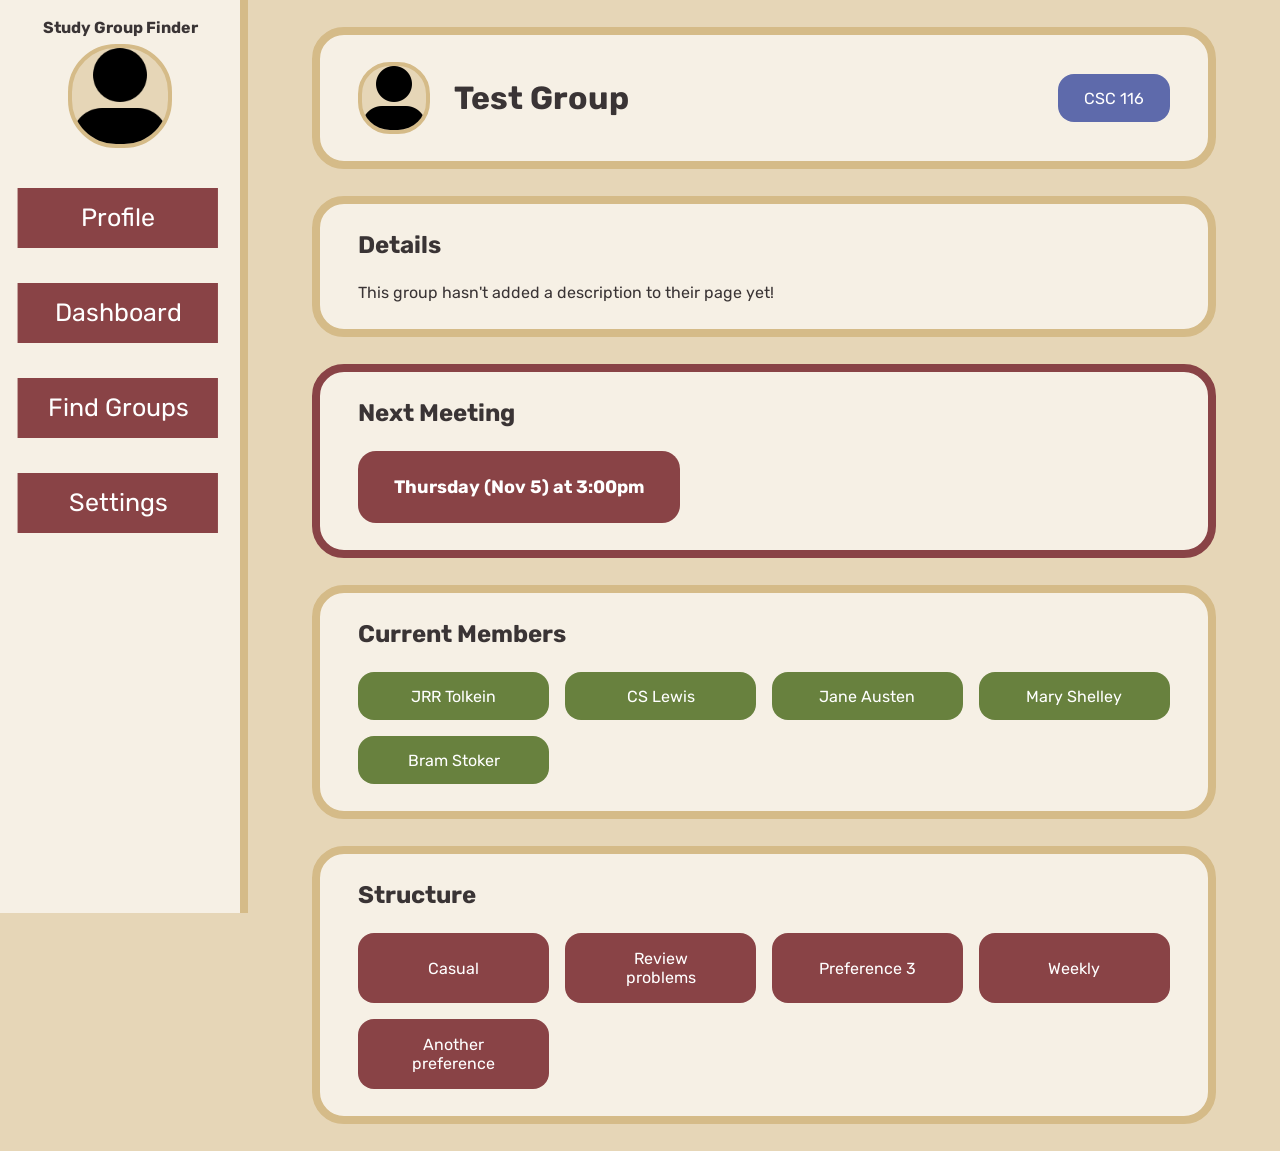
==== src/main/resources/static/group.html @ 5fb50500 "group page" ====
<!DOCTYPE html>
<html lang="en">
    <head>
        <meta charset="UTF-8">
        <meta name="viewport" content="width=device-width, initial-scale=1.0">
        <link rel="preconnect" href="https://fonts.googleapis.com">
        <link rel="preconnect" href="https://fonts.gstatic.com" crossorigin>
        <link href="https://fonts.googleapis.com/css2?family=Rubik:ital,wght@0,300..900;1,300..900&display=swap" rel="stylesheet">
        <title>Study Group Matching - Profile</title>
        <link rel="stylesheet" href="css/style.css">
    </head>
    <body>
        <div class="menuToggle">
            <input type="checkbox" id="toggle"/>
            <div class="menuCircle">
                <span class="bar"></span>
                <span class="bar"></span>
                <span class="bar bLast"></span>
            </div>
            <div class="menu">
                <p class="webName"><strong>Study Group Finder</strong></p>
                <img class="menuPFP" src="imgs/profilePlaceholder.png"/>
                <li><span>Profile</span></li>
                <li><span>Dashboard</span></li>
                <li><span>Find Groups</span></li>
                <li><span>Settings</span></li>
            </div>
        </div>
        <div class="profileMain">
            <div class="nameHead profCard">
                <img src="imgs/profilePlaceholder.png" class="profilePFP"/>
                <h1 class="profileName">Test Group</h1>
                <p class="csc course" style="margin-left: auto;">CSC 116</p>
            </div>

            <div class="profCard">
                <h2 class="cardHead">Details</h2>
                <p>This group hasn't added a description to their page yet!</p>
            </div>

            <div class="profCard important">
                <h2 class="cardHead">Next Meeting</h2>
                <p class="node" style="font-size: large; font-weight: bold;">Thursday (Nov 5) at 3:00pm</p>
            </div>

            <div class="profCard coursesTitle">
                <h2 class="cardHead">Current Members</h2>
                <div class="prefHolder">
                    <p class="nodeB">JRR Tolkein</p>
                    <p class="nodeB">CS Lewis</p>
                    <p class="nodeB">Jane Austen</p>
                    <p class="nodeB">Mary Shelley</p>
                    <p class="nodeB">Bram Stoker</p>
                </div>
            </div>

            <div class="profCard">
                <h2 class="cardHead">Structure</h2>
                <p class="invisible">This user hasn't added their preferences yet!</p>
                <div class="prefHolder">
                    <p class="node">Casual</p>
                    <p class="node">Review problems</p>
                    <p class="node">Preference 3</p>
                    <p class="node">Weekly</p>
                    <p class="node">Another preference</p>
                </div>
            </div>
        </div>
    </body>
</html>
---- src/main/resources/static/css/style.css ----
:root {
	--background: #E6D6B7;
    --bg-light: #F6F0E5;
    --bg-dark: #D5BB88;
	--text: #3A3435;
	--muted-text: #4B4442;
	--primary: #894346;
    --primary-light: #B05E61;
    --primary-dark: #633032;
	--primary-text: #FFFFFF;
	--secondary: #68813E;
    --secondary-light: #8AAA52;
    --secondary-dark: #4B5E2D;
	--secondary-text: #000000;
	--accent: #454E84;
    --accent-light: #5E6AAB;
    --accent-dark: #32385F;
	--accent-text: #FFFFFF;
}

* {
    margin: 0px;
    padding: 0px;
    color: var(--text);
    font-family: "Rubik", sans-serif;
}

body {
    margin: 0;
    background-color: var(--background);
}

.centerer {
    display: flex;
    justify-content: center;
    align-items: center;
}

ul {
    padding: 0;
    list-style-type: none;
}

li {
    font-size: 25px;
    width: 8em;
    height: 2em;
    color: var(--primary-text);
    border-left: 0.08em solid var(--primary);
    position: relative;
    margin-top: 5vh;
    cursor: pointer;
    list-style: none;
    margin-left: calc(0.15em * 5 + 0.08em * 3);
}

li::before,
li::after
 {
    content: '';
    position: absolute;
    width: inherit;
    border-left: inherit;
    z-index: -1;
}

li::before {
    height: 80%;
    top: 10%;
    left: calc(-0.15em - 0.08em * 2);
    filter: brightness(0.8);
}

li::after {
    height: 60%;
    top: 20%;
    left: calc(-0.15em * 2 - 0.08em * 3);
    filter: brightness(0.6);
}

li span {
    position: relative;
    height: 120%;
    top: -10%;
    box-sizing: border-box;
    border: 0.08em solid var(--primary);
    background-color: var(--primary);
    color: var(--primary-text);
    display: flex;
    align-items: center;
    justify-content: center;
    text-transform: capitalize;
    transform: translateX(calc(-0.15em * 3 - 0.08em * 2));
    transition: 0.3s;
}

li:hover span {
    transform: translateX(0.15em);
}

.menu {
    position: fixed;
    margin-top: -3vh;
    height: 100%;
    display: flex;
    flex-direction: column;
    align-items: center;
    width: 15em;
    background-color: var(--bg-light);
    border-right: 8px solid var(--bg-dark);
    padding-top: 1%;
}

.menuToggle input {
    display: none;
}

.bar {
    display: none;
}

.menuCircle {
    display: none;
}

.nameHead {
    display: flex;
    align-items: center;
}

.cardHead {
    margin-bottom: 1em;;
}

.profCard {
    min-height: 5vh;
    margin: 3vh 5vw 3vh 5vw;
    background-color: var(--bg-light);
    border: 8px solid var(--bg-dark);
    border-radius: 2em;
    padding: 3vh 3vw;
}

.profCard.important {
    border: 8px solid var(--primary);
}

.dashCard {
    min-height: 5vh;
    min-width: 15em;
    background-color: var(--bg-light);
    border: 8px solid var(--bg-dark);
    border-radius: 2em;
    padding: 3vh 3vw;
}

.profileMain {
    margin-left: calc(15em + 8px);
}

.webName {
    margin-top: 2%;
}

.menuPFP {
    height: 6em;
    aspect-ratio: 1;
    background-color: var(--background);
    border-radius: 3em;
    border: 4px solid var(--bg-dark);
    margin-top: 3%;
}

.profilePFP {
    height: 4em;
    aspect-ratio: 1;
    background-color: var(--background);
    border-radius: 2em;
    margin-right: 1.5em;
    border: 4px solid var(--bg-dark);
}

.groupHolder {
    display: grid;
    grid-template-columns: repeat(auto-fill, minmax(20em, 1fr));
    margin: 3vh 5vw 3vh 5vw;
    gap: 1em;
}

.prefHolder {
    display: grid;
    grid-template-columns: repeat(auto-fill, minmax(10em, 1fr));
    gap: 1em;
}

.courseGrid {
    display: grid;
    grid-template-columns: repeat(auto-fill, minmax(7em, 1fr));
    margin-top: 1.5em;
    gap: 1em;
}

.course {
    padding: 0.5em;
    width: 6em;
    height: 2em;
    display: flex;
    align-items: center;
    justify-content: center;
    border-radius: 1em;
    flex-shrink: 0;
}

.csc {
    background-color: #5E6AAB;
    color: var(--accent-text);
}

.invisible {
    display: none;
    visibility: hidden;
}

.node {
    min-height: 2em;
    padding: 1em 2em;
    display: inline-flex;
    align-items: center;
    justify-content: center;
    border-radius: 1em;
    background-color: var(--primary);
    color: var(--primary-text);
    text-align: center;
}

.nodeB {
    min-height: 2em;
    padding: 0.5em 1.5em;
    display: inline-flex;
    align-items: center;
    justify-content: center;
    border-radius: 1em;
    background-color: var(--secondary);
    color: var(--accent-text);
    text-align: center;
}

.groupHead {
    display: flex;
    justify-content: space-between;
    gap: 1em;
}

.gTitle {
    flex-shrink: 1;
    flex-grow: 1;
}

.groupButton {
    border: 0px solid transparent;
    height: 3em;
    width: 80%;
    margin-top: 2em;
    display: flex;
    justify-content: center;
    align-items: center;
    background-color: var(--accent);
    color: var(--accent-text);
    border-radius: 1em;
    font-size: 14pt;
    font-weight: bold;
}

.groupButton:hover {
    background-color: var(--accent-dark);
}

@media only screen and (max-width: 768px) {
    .menuCircle {
        background-color: var(--bg-light);
        border-radius: 50%;
        border: 4px solid var(--bg-dark);
        display: flex;
        justify-content: center;
        align-items: center;
        flex-direction: column;
        position: fixed;
        left: 10px;
        top: 10px;
        padding: 0.5em;
        aspect-ratio: 1;
        z-index: 1;
    }

    .menuToggle {
    display: flex;
    flex-direction: column;
    position: fixed;
    top: 25px;
    z-index: 1;
    -webkit-user-select: none;
    user-select: none;
    }

    .menuToggle input
    {
    display: flex;
    width: 69px;
    height: 69px;
    margin-left: 10px;
    margin-top: -15px;
    cursor: pointer;
    opacity: 0;
    z-index: 2;
    }

    .bar
    {
    display: flex;
    width: 29px;
    height: 2px;
    margin-bottom: 5px;
    position: relative;
    background: var(--accent);
    border-radius: 3px;
    z-index: 1;
    transform-origin: 5px 0px;
    transition: transform 0.5s cubic-bezier(0.77,0.2,0.05,1.0),
                background 0.5s cubic-bezier(0.77,0.2,0.05,1.0),
                opacity 0.55s ease;
    }

    .bar.bLast {
        margin-bottom: 0px;
    }

    .bar:first-child
    {
    transform-origin: 0% 0%;
    }

    .bar:nth-last-child(2)
    {
    transform-origin: 0% 100%;
    }

    .menuToggle input:checked ~ .menuCircle .bar
    {
    opacity: 1;
    transform: rotate(45deg) translate(-7px, -12px);
    }
    .menuToggle input:checked ~ .menuCircle .bar:nth-last-child(3)
    {
    opacity: 0;
    transform: rotate(0deg) scale(0.2, 0.2);
    }

    .menuToggle input:checked ~ .menuCircle .bar:nth-last-child(2)
    {
    transform: rotate(-45deg) translate(-4px, 11px);
    }

    .menu
    {
    -webkit-font-smoothing: antialiased;
    transform-origin: 0% 0%;
    transform: translate(-100%, 0);
    transition: transform 0.5s cubic-bezier(0.77,0.2,0.05,1.0);
    padding-top: 4em;
    }

    .menu li
    {
    transition-delay: 2s;
    }

    .menuToggle input:checked ~ .menu
    {
    transform: none;
    }

    .profileMain {
        margin-left: 0px;
    }
}
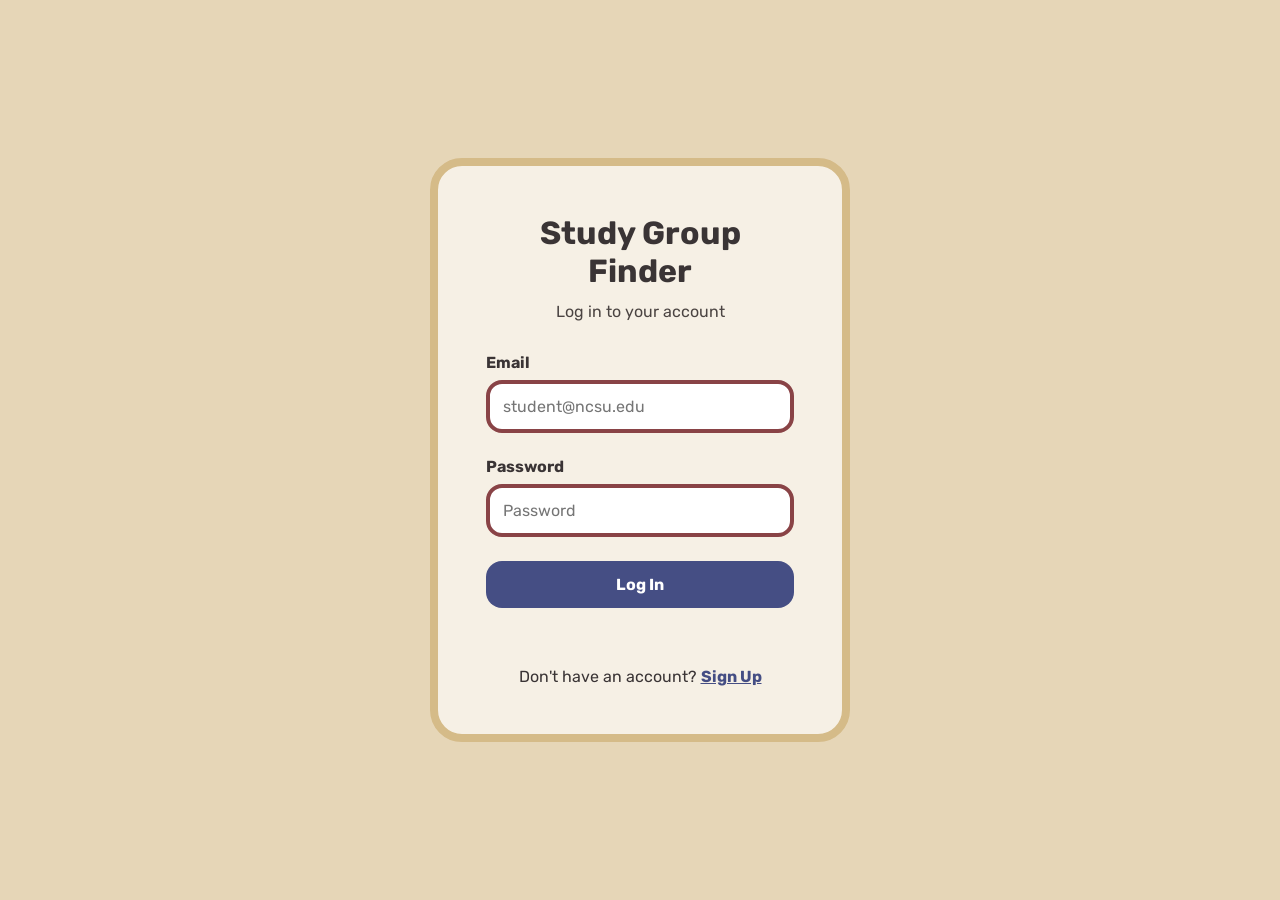
==== commit c1a41cb9: "Complete MVP integration with authentication, group chat, and frontend" ====
--- a/src/main/resources/static/group.html
+++ b/src/main/resources/static/group.html
@@ -1,70 +1,681 @@
 <!DOCTYPE html>
 <html lang="en">
-    <head>
-        <meta charset="UTF-8">
-        <meta name="viewport" content="width=device-width, initial-scale=1.0">
-        <link rel="preconnect" href="https://fonts.googleapis.com">
-        <link rel="preconnect" href="https://fonts.gstatic.com" crossorigin>
-        <link href="https://fonts.googleapis.com/css2?family=Rubik:ital,wght@0,300..900;1,300..900&display=swap" rel="stylesheet">
-        <title>Study Group Matching - Profile</title>
-        <link rel="stylesheet" href="css/style.css">
-    </head>
-    <body>
-        <div class="menuToggle">
-            <input type="checkbox" id="toggle"/>
-            <div class="menuCircle">
-                <span class="bar"></span>
-                <span class="bar"></span>
-                <span class="bar bLast"></span>
-            </div>
-            <div class="menu">
-                <p class="webName"><strong>Study Group Finder</strong></p>
-                <img class="menuPFP" src="imgs/profilePlaceholder.png"/>
-                <li><span>Profile</span></li>
-                <li><span>Dashboard</span></li>
-                <li><span>Find Groups</span></li>
-                <li><span>Settings</span></li>
-            </div>
+<head>
+    <meta charset="UTF-8">
+    <meta name="viewport" content="width=device-width, initial-scale=1.0">
+
+    <link rel="preconnect" href="https://fonts.googleapis.com">
+    <link rel="preconnect" href="https://fonts.gstatic.com" crossorigin>
+    <link href="https://fonts.googleapis.com/css2?family=Rubik:ital,wght@0,300..900;1,300..900&display=swap"
+          rel="stylesheet">
+
+    <title>Study Group Matching - Group</title>
+    <link rel="stylesheet" href="css/style.css">
+</head>
+
+<body>
+
+<div class="menuToggle">
+    <input type="checkbox" id="toggle"/>
+
+    <div class="menuCircle">
+        <span class="bar"></span>
+        <span class="bar"></span>
+        <span class="bar bLast"></span>
+    </div>
+
+    <div class="menu">
+        <p class="webName">
+            <strong>Study Group Finder</strong>
+        </p>
+
+        <img class="menuPFP"
+             src="imgs/profilePlaceholder.png"
+             alt="Profile"/>
+
+        <li onclick="window.location.href='profile.html'">
+            <span>Profile</span>
+        </li>
+
+        <li onclick="window.location.href='index.html'">
+            <span>Dashboard</span>
+        </li>
+
+        <li onclick="window.location.href='search.html'">
+            <span>Find Groups</span>
+        </li>
+
+        <li onclick="window.location.href='create-group.html'">
+            <span>Create Group</span>
+        </li>
+
+        <li onclick="window.location.href='settings.html'">
+            <span>Settings</span>
+        </li>
+
+        <li onclick="logout()">
+            <span>Logout</span>
+        </li>
+    </div>
+</div>
+
+
+<div class="profileMain">
+
+    <!-- Group header -->
+    <div class="nameHead profCard">
+
+        <img src="imgs/profilePlaceholder.png"
+             class="profilePFP"
+             alt="Group"/>
+
+        <h1 class="profileName" id="groupName">
+            Loading...
+        </h1>
+
+        <p class="csc course"
+           id="courseCode"
+           style="margin-left: auto;">
+            Course
+        </p>
+
+    </div>
+
+
+    <!-- Description -->
+    <div class="profCard">
+
+        <h2 class="cardHead">
+            Details
+        </h2>
+
+        <p id="groupDescription">
+            Loading group details...
+        </p>
+
+    </div>
+
+
+    <!-- Meeting information -->
+    <div class="profCard important">
+
+        <h2 class="cardHead">
+            Next Meeting
+        </h2>
+
+        <p class="node"
+           id="meetingInfo"
+           style="font-size: large; font-weight: bold;">
+            Loading...
+        </p>
+
+    </div>
+
+
+    <!-- Members -->
+    <div class="profCard coursesTitle">
+
+        <h2 class="cardHead">
+            Current Members
+        </h2>
+
+        <div class="prefHolder"
+             id="memberHolder">
+
+            <p class="nodeB">
+                Loading members...
+            </p>
+
         </div>
-        <div class="profileMain">
-            <div class="nameHead profCard">
-                <img src="imgs/profilePlaceholder.png" class="profilePFP"/>
-                <h1 class="profileName">Test Group</h1>
-                <p class="csc course" style="margin-left: auto;">CSC 116</p>
-            </div>
-
-            <div class="profCard">
-                <h2 class="cardHead">Details</h2>
-                <p>This group hasn't added a description to their page yet!</p>
-            </div>
-
-            <div class="profCard important">
-                <h2 class="cardHead">Next Meeting</h2>
-                <p class="node" style="font-size: large; font-weight: bold;">Thursday (Nov 5) at 3:00pm</p>
-            </div>
-
-            <div class="profCard coursesTitle">
-                <h2 class="cardHead">Current Members</h2>
-                <div class="prefHolder">
-                    <p class="nodeB">JRR Tolkein</p>
-                    <p class="nodeB">CS Lewis</p>
-                    <p class="nodeB">Jane Austen</p>
-                    <p class="nodeB">Mary Shelley</p>
-                    <p class="nodeB">Bram Stoker</p>
-                </div>
-            </div>
-
-            <div class="profCard">
-                <h2 class="cardHead">Structure</h2>
-                <p class="invisible">This user hasn't added their preferences yet!</p>
-                <div class="prefHolder">
-                    <p class="node">Casual</p>
-                    <p class="node">Review problems</p>
-                    <p class="node">Preference 3</p>
-                    <p class="node">Weekly</p>
-                    <p class="node">Another preference</p>
-                </div>
-            </div>
+
+    </div>
+
+
+    <!-- Group structure -->
+    <div class="profCard">
+
+        <h2 class="cardHead">
+            Structure
+        </h2>
+
+        <div class="prefHolder"
+             id="structureHolder">
+
+            <p class="node"
+               id="studyMode">
+                Study Mode
+            </p>
+
+            <p class="node"
+               id="meetingLocation">
+                Location
+            </p>
+
+            <p class="node"
+               id="meetingDuration">
+                Duration
+            </p>
+
+            <p class="node"
+               id="groupSize">
+                Group Size
+            </p>
+
         </div>
-    </body>
+
+    </div>
+
+    <!-- Group Chat -->
+    <div class="profCard">
+
+        <h2 class="cardHead">
+            Group Chat
+        </h2>
+
+        <div id="chatMessages" class="chatMessages">
+            <p class="chatStatus">Loading messages...</p>
+        </div>
+
+        <div class="chatInputHolder">
+
+            <input
+                    type="text"
+                    id="messageInput"
+                    class="chatInput"
+                    placeholder="Type a message..."
+                    maxlength="2000"
+            >
+
+            <button
+                    type="button"
+                    id="sendMessageButton"
+                    class="chatSendButton"
+                    onclick="sendMessage()">
+                Send
+            </button>
+
+        </div>
+
+        <p id="chatError" class="chatError"></p>
+
+    </div>
+
+</div>
+
+
+<script>
+
+    const CURRENT_USER_ID =
+        Number(sessionStorage.getItem("currentUserId"));
+
+    if (!CURRENT_USER_ID) {
+        window.location.href = "login.html";
+    }
+
+    function logout() {
+        sessionStorage.clear();
+        window.location.href = "login.html";
+    }
+
+    /*
+     * Get the groupId from the URL.
+     *
+     * Example:
+     * group.html?groupId=1
+     */
+    const params = new URLSearchParams(window.location.search);
+    const groupId = params.get("groupId");
+
+
+    /*
+     * If no groupId was supplied, the page cannot determine
+     * which group should be displayed.
+     */
+    if (!groupId) {
+
+        document.getElementById("groupName").textContent =
+            "Group Not Found";
+
+        document.getElementById("groupDescription").textContent =
+            "No study group was selected.";
+
+        document.getElementById("meetingInfo").textContent =
+            "No meeting information available.";
+
+        document.getElementById("memberHolder").innerHTML =
+            '<p class="nodeB">No group selected</p>';
+
+    } else {
+
+        loadGroup();
+        loadMembers();
+        loadMessages();
+    }
+
+
+    /*
+     * Loads the study group's main information.
+     */
+    async function loadGroup() {
+
+        try {
+
+            const response =
+                await fetch(`/api/study-groups/${groupId}`);
+
+            if (!response.ok) {
+                throw new Error("Study group could not be loaded.");
+            }
+
+            const group = await response.json();
+
+
+            /*
+             * Group name
+             */
+            document.getElementById("groupName").textContent =
+                group.name || "Unnamed Study Group";
+
+
+            /*
+             * Course code
+             */
+            document.getElementById("courseCode").textContent =
+                group.course?.courseCode || "No Course";
+
+
+            /*
+             * Description
+             */
+            document.getElementById("groupDescription").textContent =
+                group.description ||
+                "This group hasn't added a description to their page yet!";
+
+
+            /*
+             * Meeting time
+             */
+            document.getElementById("meetingInfo").textContent =
+                group.meetingTimes ||
+                "No meeting time has been scheduled.";
+
+
+            /*
+             * Study mode
+             */
+            document.getElementById("studyMode").textContent =
+                group.studyMode ||
+                "Study mode not specified";
+
+
+            /*
+             * Meeting location
+             */
+            document.getElementById("meetingLocation").textContent =
+                group.meetingLocation ||
+                "Location not specified";
+
+
+            /*
+             * Meeting duration
+             */
+            if (group.meetingDurationMinutes) {
+
+                document.getElementById("meetingDuration").textContent =
+                    group.meetingDurationMinutes + " minutes";
+
+            } else {
+
+                document.getElementById("meetingDuration").textContent =
+                    "Duration not specified";
+
+            }
+
+
+            /*
+             * Group size
+             */
+            if (group.maxSize) {
+
+                document.getElementById("groupSize").textContent =
+                    "Maximum " + group.maxSize + " members";
+
+            } else {
+
+                document.getElementById("groupSize").textContent =
+                    "Group size not specified";
+
+            }
+
+        } catch (error) {
+
+            console.error(
+                "Error loading study group:",
+                error
+            );
+
+            document.getElementById("groupName").textContent =
+                "Unable to Load Group";
+
+            document.getElementById("groupDescription").textContent =
+                "There was a problem loading this study group.";
+
+            document.getElementById("meetingInfo").textContent =
+                "Meeting information unavailable.";
+
+        }
+
+    }
+
+
+    /*
+     * Loads all members belonging to the study group.
+     */
+    async function loadMembers() {
+
+        const memberHolder =
+            document.getElementById("memberHolder");
+
+        try {
+
+            const response =
+                await fetch(
+                    `/api/study-groups/${groupId}/members`
+                );
+
+            if (!response.ok) {
+                throw new Error("Members could not be loaded.");
+            }
+
+            const memberships =
+                await response.json();
+
+
+            /*
+             * Remove the temporary "Loading members..."
+             * message.
+             */
+            memberHolder.innerHTML = "";
+
+
+            /*
+             * Handle an empty group.
+             */
+            if (memberships.length === 0) {
+
+                memberHolder.innerHTML =
+                    '<p class="nodeB">No members yet</p>';
+
+                return;
+
+            }
+
+
+            /*
+             * Each result is a GroupMember object.
+             * The user's information is stored inside
+             * the "user" property.
+             */
+            memberships.forEach(membership => {
+
+                const member =
+                    document.createElement("p");
+
+                member.className =
+                    "nodeB";
+
+                member.textContent =
+                    membership.user?.name ||
+                    "Unknown Member";
+
+                memberHolder.appendChild(member);
+
+            });
+
+        } catch (error) {
+
+            console.error(
+                "Error loading members:",
+                error
+            );
+
+            memberHolder.innerHTML =
+                '<p class="nodeB">Unable to load members</p>';
+
+        }
+
+    }
+
+    /*
+ * Loads all chat messages for the current study group.
+ */
+    async function loadMessages() {
+
+        const chatMessages =
+            document.getElementById("chatMessages");
+
+        try {
+
+            const response =
+                await fetch(`/api/messages/group/${groupId}`);
+
+            if (!response.ok) {
+                throw new Error("Messages could not be loaded.");
+            }
+
+            const messages =
+                await response.json();
+
+            chatMessages.innerHTML = "";
+
+            if (messages.length === 0) {
+
+                chatMessages.innerHTML =
+                    '<p class="chatStatus">No messages yet. Start the conversation!</p>';
+
+                return;
+            }
+
+            messages.forEach(message => {
+
+                const messageContainer =
+                    document.createElement("div");
+
+                /*
+                 * Give our own messages a separate class so
+                 * we can display them on the right.
+                 */
+                if (Number(message.senderId) === CURRENT_USER_ID) {
+
+                    messageContainer.className =
+                        "chatMessage chatMessageOwn";
+
+                } else {
+
+                    messageContainer.className =
+                        "chatMessage";
+
+                }
+
+
+                const sender =
+                    document.createElement("strong");
+
+                sender.className =
+                    "chatSender";
+
+                sender.textContent =
+                    message.senderName || "Unknown User";
+
+
+                const content =
+                    document.createElement("p");
+
+                content.className =
+                    "chatContent";
+
+                content.textContent =
+                    message.content;
+
+
+                const time =
+                    document.createElement("span");
+
+                time.className =
+                    "chatTime";
+
+                if (message.sentAt) {
+
+                    const date =
+                        new Date(message.sentAt);
+
+                    time.textContent =
+                        date.toLocaleString();
+
+                }
+
+
+                messageContainer.appendChild(sender);
+                messageContainer.appendChild(content);
+                messageContainer.appendChild(time);
+
+                chatMessages.appendChild(messageContainer);
+
+            });
+
+
+            /*
+             * Automatically scroll to the newest message.
+             */
+            chatMessages.scrollTop =
+                chatMessages.scrollHeight;
+
+        } catch (error) {
+
+            console.error(
+                "Error loading messages:",
+                error
+            );
+
+            chatMessages.innerHTML =
+                '<p class="chatStatus">Unable to load messages.</p>';
+
+        }
+
+    }
+
+
+    /*
+     * Sends a new chat message using the currently logged-in user.
+     */
+    async function sendMessage() {
+
+        const input =
+            document.getElementById("messageInput");
+
+        const errorDisplay =
+            document.getElementById("chatError");
+
+        const sendButton =
+            document.getElementById("sendMessageButton");
+
+        const content =
+            input.value.trim();
+
+        errorDisplay.textContent = "";
+
+        if (!content) {
+
+            errorDisplay.textContent =
+                "Please enter a message.";
+
+            return;
+        }
+
+        try {
+
+            sendButton.disabled = true;
+
+            const response =
+                await fetch("/api/messages", {
+
+                    method: "POST",
+
+                    headers: {
+                        "Content-Type": "application/json"
+                    },
+
+                    body: JSON.stringify({
+                        studyGroupId: Number(groupId),
+                        senderId: CURRENT_USER_ID,
+                        content: content
+                    })
+
+                });
+
+
+            if (!response.ok) {
+
+                const errorMessage =
+                    await response.text();
+
+                throw new Error(
+                    errorMessage || "Message could not be sent."
+                );
+
+            }
+
+
+            /*
+             * Clear the input after successful send.
+             */
+            input.value = "";
+
+
+            /*
+             * Reload the conversation so the new message
+             * immediately appears.
+             */
+            await loadMessages();
+
+            input.focus();
+
+        } catch (error) {
+
+            console.error(
+                "Error sending message:",
+                error
+            );
+
+            errorDisplay.textContent =
+                "Unable to send message.";
+
+        } finally {
+
+            sendButton.disabled = false;
+
+        }
+
+    }
+
+
+    /*
+     * Allow Enter to send the message.
+     */
+    document
+        .getElementById("messageInput")
+        .addEventListener("keydown", function(event) {
+
+            if (event.key === "Enter") {
+
+                event.preventDefault();
+                sendMessage();
+
+            }
+
+        });
+
+</script>
+
+</body>
 </html>
--- a/src/main/resources/static/css/style.css
+++ b/src/main/resources/static/css/style.css
@@ -16,6 +16,9 @@
     --accent-light: #5E6AAB;
     --accent-dark: #32385F;
 	--accent-text: #FFFFFF;
+
+	--trans-dur: 0.25s;
+	--ease-in-out: cubic-bezier(0.65,0,0.35,1.65);
 }
 
 * {
@@ -211,6 +214,8 @@
     flex-shrink: 0;
 }
 
+/* Eventually make one of these for each course category
+   For now can just have this for all courses */
 .csc {
     background-color: #5E6AAB;
     color: var(--accent-text);
@@ -273,6 +278,60 @@
 
 .groupButton:hover {
     background-color: var(--accent-dark);
+}
+
+.searchInput {
+    margin-bottom: 2em;
+    border: 4px solid var(--primary);
+    border-radius: 1em;
+    height: 1.5em;
+    width: min(225px, 50vw);
+    padding: 0.5em;
+}
+
+.radioGroup {
+    margin-bottom: 2em;
+}
+
+label {
+	display: flex;
+	cursor: pointer;
+	font-weight: 500;
+	position: relative;
+	overflow: hidden;
+	margin-bottom: 0.375em;
+	input {
+		position: absolute;
+		left: -9999px;
+		&:checked + span {
+			background-color: mix(var(--accent-text), var(--accent), 84%);
+			&:before {
+				box-shadow: inset 0 0 0 0.4375em var(--accent);
+			}
+		}
+	}
+	span {
+		display: flex;
+		align-items: center;
+		padding: 0.375em 0.75em 0.375em 0.375em;
+		border-radius: 99em;
+		transition: 0.25s ease;
+		&:hover {
+			background-color: mix(var(--accent-text), var(--accent), 84%);
+		}
+		&:before {
+			display: flex;
+			flex-shrink: 0;
+			content: "";
+			background-color: var(--accent-text);
+			width: 1.5em;
+			height: 1.5em;
+			border-radius: 50%;
+			margin-right: 0.375em;
+			transition: 0.25s ease;
+			box-shadow: inset 0 0 0 0.125em var(--accent);
+		}
+	}
 }
 
 @media only screen and (max-width: 768px) {
@@ -382,4 +441,113 @@
     .profileMain {
         margin-left: 0px;
     }
+}
+
+.profileSelect {
+    height: 42px;
+    padding: 8px 12px;
+    font-family: "Rubik", sans-serif;
+    font-size: 14px;
+    background-color: white;
+    cursor: pointer;
+    box-sizing: border-box;
+}
+
+/* =========================
+   GROUP CHAT
+   ========================= */
+
+.chatMessages {
+    max-height: 400px;
+    overflow-y: auto;
+    padding: 20px;
+    margin-top: 15px;
+    margin-bottom: 20px;
+    background-color: white;
+    border-radius: 15px;
+}
+
+.chatMessage {
+    width: fit-content;
+    max-width: 70%;
+    margin-bottom: 15px;
+    padding: 12px 16px;
+    background-color: #9c4749;
+    color: white;
+    border-radius: 15px;
+}
+
+.chatMessageOwn {
+    margin-left: auto;
+    background-color: #4d5b97;
+}
+
+.chatSender {
+    display: block;
+    margin-bottom: 5px;
+    font-size: 14px;
+}
+
+.chatContent {
+    margin: 0;
+    word-wrap: break-word;
+}
+
+.chatTime {
+    display: block;
+    margin-top: 6px;
+    font-size: 11px;
+    opacity: 0.8;
+}
+
+.chatInputHolder {
+    display: flex;
+    gap: 10px;
+    width: 100%;
+}
+
+.chatInput {
+    flex: 1;
+    padding: 12px 15px;
+    border: 3px solid #9c4749;
+    border-radius: 12px;
+    font-family: "Rubik", sans-serif;
+    font-size: 15px;
+    box-sizing: border-box;
+}
+
+.chatInput:focus {
+    outline: none;
+}
+
+.chatSendButton {
+    padding: 12px 30px;
+    border: none;
+    border-radius: 12px;
+    background-color: #4d5b97;
+    color: white;
+    font-family: "Rubik", sans-serif;
+    font-size: 16px;
+    font-weight: bold;
+    cursor: pointer;
+}
+
+.chatSendButton:hover {
+    opacity: 0.9;
+}
+
+.chatSendButton:disabled {
+    opacity: 0.6;
+    cursor: not-allowed;
+}
+
+.chatStatus {
+    text-align: center;
+    margin: 10px;
+}
+
+.chatError {
+    color: #9c4749;
+    font-weight: bold;
+    margin-top: 10px;
 }
